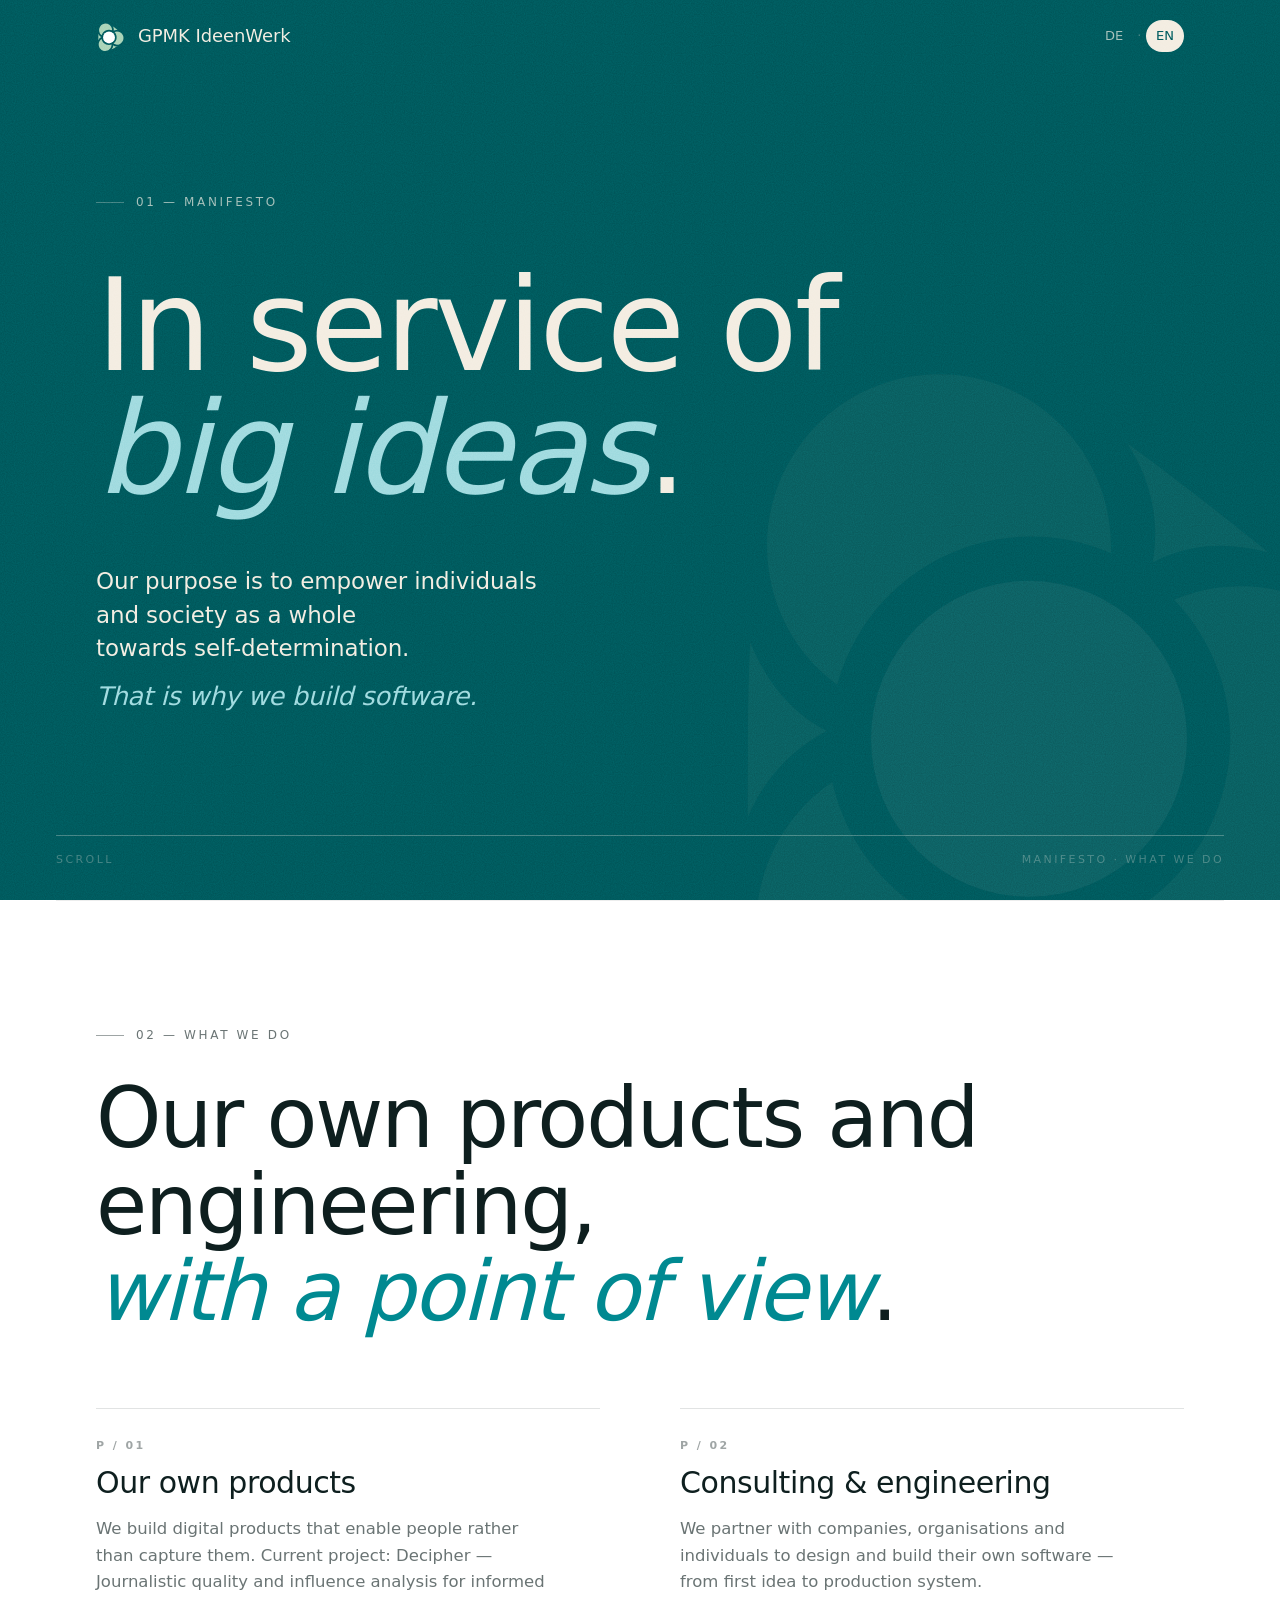
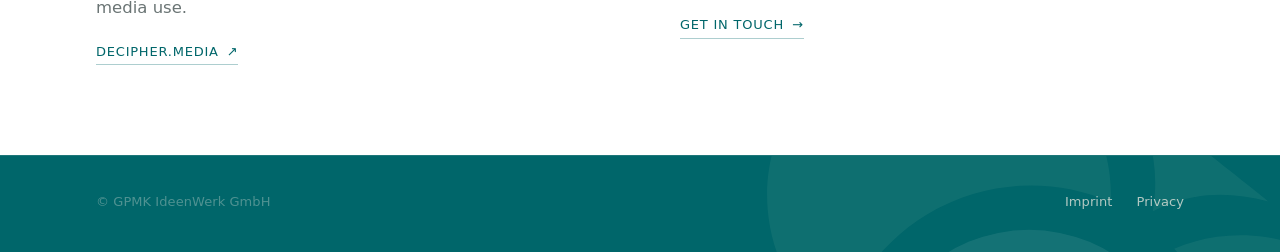
==== index.html @ 00b827e9 "Initial site for gpmk.org Static one-pager with hero, services, and DE/EN toggle. Includes separate " ====
<!doctype html>
<html lang="de">
<head>
  <meta charset="utf-8" />
  <meta name="viewport" content="width=device-width, initial-scale=1" />
  <title>GPMK IdeenWerk — Großen Ideen verpflichtet.</title>
  <meta name="description" content="GPMK IdeenWerk entwickelt eigene digitale Produkte und begleitet Unternehmen bei der Software-Entwicklung. Großen Ideen verpflichtet." />
  <meta name="theme-color" content="#00666A" />

  <meta property="og:title" content="GPMK IdeenWerk" />
  <meta property="og:description" content="Großen Ideen verpflichtet. Wir bauen Software, die Menschen und Gesellschaft zur Selbstbestimmung ermutigt." />
  <meta property="og:type" content="website" />
  <meta property="og:url" content="https://gpmk.org" />
  <meta property="og:image" content="https://gpmk.org/assets/og-image.png" />
  <meta property="og:image:width" content="1200" />
  <meta property="og:image:height" content="630" />
  <meta property="og:image:type" content="image/png" />

  <meta name="twitter:card" content="summary_large_image" />
  <meta name="twitter:title" content="GPMK IdeenWerk" />
  <meta name="twitter:description" content="Großen Ideen verpflichtet. Wir bauen Software, die Menschen und Gesellschaft zur Selbstbestimmung ermutigt." />
  <meta name="twitter:image" content="https://gpmk.org/assets/og-image.png" />

  <link rel="icon" type="image/svg+xml" href="assets/gpmk-logo.svg" />

  <link rel="stylesheet" href="styles.css" />
</head>
<body>

  <div class="grain" aria-hidden="true"></div>

  <header class="site" id="siteHeader">
    <div class="container header-inner">
      <a href="index.html" class="brand reveal-fade d1" aria-label="GPMK IdeenWerk">
        <img src="assets/gpmk-logo-dark.svg" alt="" class="brand-mark" />
        <span class="word">GPMK IdeenWerk</span>
      </a>
      <nav class="lang-toggle reveal-fade d1" aria-label="Sprache wählen">
        <button type="button" data-lang="de" aria-pressed="true">DE</button>
        <span class="sep" aria-hidden="true">·</span>
        <button type="button" data-lang="en" aria-pressed="false">EN</button>
      </nav>
    </div>
  </header>

  <main id="top">

    <section class="hero">
      <div class="vignette" aria-hidden="true"></div>
      <div class="watermark" aria-hidden="true"></div>
      <div class="container">
        <div class="hero-grid">

          <span class="eyebrow reveal d1">
            <span class="lang-block" data-lang="de">01 — Manifest</span>
            <span class="lang-block" data-lang="en">01 — Manifesto</span>
          </span>

          <h1 class="headline reveal d2">
            <span class="lang-block" data-lang="de">Großen <em>Ideen</em><br />verpflichtet.</span>
            <span class="lang-block" data-lang="en">In service of <em>big&nbsp;ideas</em>.</span>
          </h1>

          <div class="hero-prose">
            <p class="lead reveal d3">
              <span class="lang-block" data-lang="de">Unser Ziel ist, jeden Einzelnen<br />und die Gesellschaft als Ganzes<br />zur Selbstbestimmung zu ermutigen.</span>
              <span class="lang-block" data-lang="en">Our purpose is to empower individuals<br />and society as a whole<br />towards self-determination.</span>
            </p>
            <p class="lead-tail reveal d4">
              <span class="lang-block" data-lang="de">Dafür bauen wir Software.</span>
              <span class="lang-block" data-lang="en">That is why we build software.</span>
            </p>
          </div>

        </div>
      </div>

      <div class="hero-rule reveal-fade d6" aria-hidden="true">
        <span>
          <span class="lang-block" data-lang="de">Scrollen</span>
          <span class="lang-block" data-lang="en">Scroll</span>
        </span>
        <span class="right">
          <span class="lang-block" data-lang="de">Manifest · Was wir tun</span>
          <span class="lang-block" data-lang="en">Manifesto · What we do</span>
        </span>
      </div>
    </section>

    <section class="work" id="was-wir-tun">
      <div class="container">

        <div class="section-head">
          <span class="eyebrow">
            <span class="lang-block" data-lang="de">02 — Was wir tun</span>
            <span class="lang-block" data-lang="en">02 — What we do</span>
          </span>
          <h2 class="section-title">
            <span class="lang-block" data-lang="de">Eigene Produkte und Software-Entwicklung<br /><em>mit Haltung</em>.</span>
            <span class="lang-block" data-lang="en">Our own products and engineering,<br /><em>with a point of view</em>.</span>
          </h2>
        </div>

        <div class="work-grid">

          <div class="work-item">
            <span class="work-num">P / 01</span>
            <h3>
              <span class="lang-block" data-lang="de">Eigene Produkte</span>
              <span class="lang-block" data-lang="en">Our own products</span>
            </h3>
            <p>
              <span class="lang-block" data-lang="de">Wir entwickeln digitale Produkte, die Menschen befähigen statt sie zu vereinnahmen. Aktuelles Projekt: Decipher — Journalistische Qualitäts- und Beeinflussungsanalyse für mündige Mediennutzung.</span>
              <span class="lang-block" data-lang="en">We build digital products that enable people rather than capture them. Current project: Decipher — Journalistic quality and influence analysis for informed media use.</span>
            </p>
            <a href="https://decipher.media" class="work-link" target="_blank" rel="noopener">
              decipher.media
              <span aria-hidden="true">↗</span>
            </a>
          </div>

          <div class="work-item">
            <span class="work-num">P / 02</span>
            <h3>
              <span class="lang-block" data-lang="de">Beratung &amp; Entwicklung</span>
              <span class="lang-block" data-lang="en">Consulting &amp; engineering</span>
            </h3>
            <p>
              <span class="lang-block" data-lang="de">Wir begleiten Unternehmen, Organisationen und Privatpersonen bei der Konzeption und Entwicklung eigener Software — von der ersten Idee bis zum produktiven System.</span>
              <span class="lang-block" data-lang="en">We partner with companies, organisations and individuals to design and build their own software — from first idea to production system.</span>
            </p>
            <a href="mailto:info@gpmk.org" class="work-link">
              <span class="lang-block" data-lang="de">Anfragen</span>
              <span class="lang-block" data-lang="en">Get in touch</span>
              <span aria-hidden="true">→</span>
            </a>
          </div>

        </div>
      </div>
    </section>

  </main>

  <footer class="site">
    <div class="watermark" aria-hidden="true"></div>
    <div class="container footer-inner">
      <span>© GPMK IdeenWerk GmbH</span>
      <div class="footer-links">
        <a href="impressum.html">
          <span class="lang-block" data-lang="de">Impressum</span>
          <span class="lang-block" data-lang="en">Imprint</span>
        </a>
        <a href="datenschutz.html">
          <span class="lang-block" data-lang="de">Datenschutz</span>
          <span class="lang-block" data-lang="en">Privacy</span>
        </a>
      </div>
    </div>
  </footer>

  <script src="script.js"></script>

</body>
</html>
---- styles.css ----
:root {
  --bg: #00666a;
  --bg-deep: #00585c;
  --bg-darkest: #004c50;
  --ink: #f5efe5;
  --ink-soft: rgba(245, 239, 229, 0.72);
  --ink-faint: rgba(245, 239, 229, 0.32);
  --accent: #abdfe3;

  --font-display: -apple-system, BlinkMacSystemFont, "SF Pro Display", "SF Pro Text", "Helvetica Neue", "Segoe UI", system-ui, sans-serif;
  --font-body: -apple-system, BlinkMacSystemFont, "SF Pro Text", "SF Pro Display", "Helvetica Neue", "Segoe UI", system-ui, sans-serif;

  --container: 1200px;
  --pad-x: clamp(22px, 5vw, 56px);
  --header-h: 72px;

  --ease: cubic-bezier(0.2, 0.8, 0.2, 1);
}

*, *::before, *::after { box-sizing: border-box; }
html, body { margin: 0; padding: 0; }

html {
  background: var(--bg);
  scroll-behavior: smooth;
  overscroll-behavior-y: none;
}

body {
  font-family: var(--font-body);
  font-weight: 400;
  font-size: 17px;
  line-height: 1.55;
  color: var(--ink);
  background: var(--bg);
  -webkit-font-smoothing: antialiased;
  -moz-osx-font-smoothing: grayscale;
  text-rendering: optimizeLegibility;
  overflow-x: hidden;
  overscroll-behavior-y: none;
  position: relative;
  min-height: 100vh;
  display: flex;
  flex-direction: column;
}

main { flex: 1 0 auto; }

a { color: inherit; text-decoration: none; }

::selection { background: var(--ink); color: var(--bg); }

/* ---------- Atmospheric overlays ---------- */

.grain {
  position: fixed;
  inset: 0;
  pointer-events: none;
  z-index: 100;
  opacity: 0.45;
  mix-blend-mode: overlay;
  background-image: url("data:image/svg+xml;utf8,<svg xmlns='http://www.w3.org/2000/svg' width='240' height='240'><filter id='n'><feTurbulence type='fractalNoise' baseFrequency='0.9' numOctaves='2' stitchTiles='stitch'/><feColorMatrix values='0 0 0 0 0  0 0 0 0 0  0 0 0 0 0  0 0 0 0.45 0'/></filter><rect width='100%25' height='100%25' filter='url(%23n)'/></svg>");
}

.watermark {
  position: absolute;
  bottom: -22vmin;
  right: -22vmin;
  width: 88vmin;
  height: 88vmin;
  will-change: transform;
  pointer-events: none;
  z-index: 0;
  opacity: 0.06;
  background-image: url("assets/gpmk-logo-dark.svg");
  background-size: contain;
  background-repeat: no-repeat;
  background-position: center;
  filter: blur(0.3px);
}

.vignette {
  display: none;
}

/* ---------- Layout ---------- */

.container {
  max-width: var(--container);
  margin: 0 auto;
  padding-left: var(--pad-x);
  padding-right: var(--pad-x);
  position: relative;
  z-index: 1;
}

/* ---------- Header ---------- */

header.site {
  position: fixed;
  top: 0; left: 0; right: 0;
  z-index: 50;
  height: var(--header-h);
  transition: backdrop-filter .25s var(--ease), background-color .25s var(--ease);
}

header.site.is-scrolled {
  background: rgba(0, 78, 82, 0.55);
  backdrop-filter: saturate(140%) blur(14px);
  -webkit-backdrop-filter: saturate(140%) blur(14px);
}

.header-inner {
  display: flex;
  align-items: center;
  justify-content: space-between;
  height: 100%;
}

.brand {
  display: inline-flex;
  align-items: center;
  gap: 12px;
  font-family: var(--font-display);
  font-weight: 500;
  font-size: 18px;
  letter-spacing: -0.005em;
  color: var(--ink);
}

.brand-mark {
  width: 30px;
  height: 30px;
  display: block;
}

.lang-toggle {
  display: inline-flex;
  align-items: center;
  gap: 4px;
  font-family: var(--font-body);
  font-size: 13px;
  font-weight: 500;
  letter-spacing: 0.05em;
  color: var(--ink-soft);
}

.lang-toggle button {
  appearance: none;
  background: transparent;
  border: 0;
  padding: 6px 10px;
  font: inherit;
  color: inherit;
  cursor: pointer;
  border-radius: 999px;
  transition: color .2s var(--ease), background-color .2s var(--ease);
}

.lang-toggle button:hover { color: var(--ink); }

.lang-toggle button[aria-pressed="true"] {
  color: var(--bg);
  background: var(--ink);
}

.lang-toggle .sep { color: var(--ink-faint); user-select: none; }

/* ---------- Eyebrow ---------- */

.eyebrow {
  display: inline-flex;
  align-items: center;
  gap: 12px;
  font-family: var(--font-body);
  font-size: 12px;
  font-weight: 500;
  letter-spacing: 0.22em;
  text-transform: uppercase;
  color: var(--ink-soft);
}

.eyebrow::before {
  content: "";
  display: inline-block;
  width: 28px;
  height: 1px;
  background: var(--ink-faint);
}

/* ---------- Hero ---------- */

.hero {
  min-height: 100svh;
  display: flex;
  align-items: center;
  padding-top: calc(var(--header-h) + 8px);
  padding-bottom: clamp(48px, 8vh, 96px);
  position: relative;
  overflow: hidden;
}

.hero .container { width: 100%; }

.hero-grid {
  display: grid;
  grid-template-columns: 1fr;
  gap: clamp(36px, 6vh, 64px);
}

.hero-eyebrow-row {
  display: flex;
  justify-content: space-between;
  align-items: baseline;
  gap: 24px;
}

.hero-meta {
  font-family: var(--font-body);
  font-size: 12px;
  font-weight: 500;
  letter-spacing: 0.22em;
  text-transform: uppercase;
  color: var(--ink-faint);
  font-variant-numeric: tabular-nums;
}

h1.headline {
  font-family: var(--font-display);
  font-size: clamp(52px, 10vw, 142px);
  line-height: 0.96;
  letter-spacing: -0.025em;
  font-weight: 500;
  margin: 0;
  max-width: 14ch;
  color: var(--ink);
}

h1.headline em {
  font-style: italic;
  font-weight: 500;
  color: var(--accent);
}

.hero-prose {
  max-width: 44ch;
  display: flex;
  flex-direction: column;
  gap: 14px;
}

.lead {
  font-family: var(--font-body);
  font-size: clamp(19px, 1.9vw, 23px);
  line-height: 1.45;
  font-weight: 400;
  color: var(--ink);
  margin: 0;
  letter-spacing: -0.005em;
}

.lead-tail {
  font-family: var(--font-display);
  font-style: italic;
  font-weight: 400;
  font-size: clamp(20px, 2vw, 26px);
  line-height: 1.4;
  color: var(--accent);
  margin: 0;
  letter-spacing: -0.01em;
}

.cta {
  align-self: start;
  display: inline-flex;
  align-items: center;
  gap: 14px;
  padding: 14px 26px 14px 28px;
  border: 1px solid rgba(245,239,229,0.35);
  color: var(--ink);
  border-radius: 999px;
  font-family: var(--font-body);
  font-weight: 500;
  font-size: 14px;
  letter-spacing: 0.04em;
  text-transform: uppercase;
  transition: background-color .3s var(--ease), color .3s var(--ease), border-color .3s var(--ease), transform .3s var(--ease);
  position: relative;
  overflow: hidden;
}

.cta:hover {
  background: var(--ink);
  color: var(--bg);
  border-color: var(--ink);
  transform: translateY(-1px);
}

.cta .arrow { transition: transform .3s var(--ease); }
.cta:hover .arrow { transform: translateX(4px); }

/* ---------- Hero rule (bottom of viewport) ---------- */

.hero-rule {
  position: absolute;
  left: var(--pad-x);
  right: var(--pad-x);
  bottom: 32px;
  display: flex;
  justify-content: space-between;
  align-items: center;
  font-family: var(--font-body);
  font-size: 11px;
  font-weight: 500;
  letter-spacing: 0.22em;
  text-transform: uppercase;
  color: var(--ink-faint);
  pointer-events: none;
}

.hero-rule::before {
  content: "";
  position: absolute;
  left: 0; right: 0;
  top: -16px;
  height: 1px;
  background: var(--ink-faint);
}

/* ---------- Section: was wir tun ---------- */

section.work {
  padding: clamp(96px, 14vh, 160px) 0 clamp(80px, 10vh, 120px);
  position: relative;
}

section.work::before {
  content: "";
  position: absolute;
  left: var(--pad-x);
  right: var(--pad-x);
  top: 0;
  height: 1px;
  background: rgba(245,239,229,0.14);
}

.section-head {
  display: flex;
  flex-direction: column;
  gap: clamp(24px, 3.5vh, 40px);
  margin-bottom: clamp(48px, 8vh, 80px);
}

.section-head .section-title {
  font-family: var(--font-display);
  font-weight: 500;
  font-size: clamp(40px, 6.5vw, 88px);
  line-height: 1.04;
  letter-spacing: -0.025em;
  margin: 0;
  color: var(--ink);
}

.section-head .section-title em {
  font-style: italic;
  color: var(--accent);
}

.work-grid {
  display: grid;
  grid-template-columns: 1fr;
  gap: 56px 64px;
}

@media (min-width: 760px) {
  .work-grid { grid-template-columns: 1fr 1fr; gap: 72px 80px; }
}

.work-item {
  border-top: 1px solid rgba(245,239,229,0.18);
  padding-top: 28px;
  display: flex;
  flex-direction: column;
  gap: 12px;
}

.work-num {
  font-family: var(--font-body);
  font-size: 11px;
  font-weight: 600;
  letter-spacing: 0.22em;
  text-transform: uppercase;
  color: var(--ink-faint);
  font-variant-numeric: tabular-nums;
}

.work-item h3 {
  font-family: var(--font-display);
  font-weight: 500;
  font-size: clamp(22px, 2.4vw, 30px);
  letter-spacing: -0.015em;
  line-height: 1.15;
  margin: 0 0 4px;
  color: var(--ink);
}

.work-item p {
  margin: 0;
  font-family: var(--font-body);
  color: var(--ink-soft);
  font-size: 16.5px;
  line-height: 1.6;
  max-width: 44ch;
}

.work-item .work-link {
  margin-top: 8px;
  align-self: start;
  display: inline-flex;
  align-items: center;
  gap: 8px;
  font-family: var(--font-body);
  font-size: 13px;
  font-weight: 500;
  letter-spacing: 0.06em;
  text-transform: uppercase;
  color: var(--accent);
  border-bottom: 1px solid rgba(171,223,227,0.4);
  padding-bottom: 2px;
  transition: color .2s var(--ease), border-color .2s var(--ease);
}

.work-item .work-link:hover {
  color: var(--ink);
  border-bottom-color: var(--ink);
}

/* ---------- Section: Kontakt ---------- */

section.contact {
  padding: clamp(96px, 14vh, 160px) 0 clamp(80px, 10vh, 120px);
  position: relative;
}

section.contact::before {
  content: "";
  position: absolute;
  left: var(--pad-x);
  right: var(--pad-x);
  top: 0;
  height: 1px;
  background: rgba(245,239,229,0.14);
}

.contact-grid {
  display: grid;
  grid-template-columns: 1fr;
  gap: 48px;
}

@media (min-width: 760px) {
  .contact-grid {
    grid-template-columns: 1fr 1fr;
    gap: 80px;
  }
}

.contact-headline {
  font-family: var(--font-display);
  font-weight: 500;
  font-size: clamp(36px, 5vw, 64px);
  line-height: 1.05;
  letter-spacing: -0.02em;
  margin: 24px 0 0;
  color: var(--ink);
  max-width: 18ch;
}

.contact-mail-wrap {
  display: flex;
  flex-direction: column;
  gap: 16px;
}

.contact-mail {
  font-family: var(--font-display);
  font-style: italic;
  font-weight: 400;
  font-size: clamp(28px, 4vw, 52px);
  line-height: 1.1;
  letter-spacing: -0.02em;
  color: var(--accent);
  position: relative;
  align-self: start;
}

.contact-mail::after {
  content: "";
  position: absolute;
  left: 0; bottom: 4px;
  height: 1px;
  width: 100%;
  background: currentColor;
  transform: scaleX(0);
  transform-origin: left;
  transition: transform .4s var(--ease);
}

.contact-mail:hover::after { transform: scaleX(1); }

.contact-note {
  font-family: var(--font-body);
  font-size: 14px;
  color: var(--ink-soft);
  margin: 0;
  max-width: 32ch;
}

/* ---------- Footer ---------- */

footer.site {
  padding: clamp(28px, 5vw, 36px) 0 clamp(32px, 5vw, 40px);
  font-family: var(--font-body);
  font-weight: 500;
  letter-spacing: 0.005em;
  color: var(--ink-faint);
  border-top: 1px solid rgba(245, 239, 229, 0.12);
  position: relative;
}

.footer-inner {
  display: flex;
  flex-direction: column;
  align-items: flex-start;
  gap: 18px;
}

.footer-inner > span {
  font-size: 13.5px;
  color: var(--ink-faint);
  letter-spacing: 0.005em;
  line-height: 1.45;
}

.footer-links {
  display: flex;
  align-items: center;
  gap: 28px;
}

.footer-links a {
  display: inline-block;
  padding: 6px 0;
  font-size: 14px;
  letter-spacing: 0.005em;
  color: var(--ink-soft);
  transition: color .2s var(--ease);
  position: relative;
}

.footer-links a::after {
  content: "";
  position: absolute;
  left: 0; right: 0;
  bottom: 4px;
  height: 1px;
  background: currentColor;
  transform: scaleX(0);
  transform-origin: left;
  transition: transform .3s var(--ease);
}

.footer-links a:hover {
  color: var(--ink);
}

.footer-links a:hover::after {
  transform: scaleX(1);
}

@media (min-width: 720px) {
  footer.site {
    padding: 36px 0 40px;
  }
  .footer-inner {
    flex-direction: row;
    align-items: center;
    justify-content: space-between;
    gap: 32px;
  }
  .footer-inner > span { font-size: 13px; }
  .footer-links { gap: 24px; }
  .footer-links a {
    font-size: 13px;
    padding: 0;
  }
  .footer-links a::after { bottom: -2px; }
}

/* ---------- Sub-pages (Impressum / Datenschutz) ---------- */

main.subpage {
  padding-top: calc(var(--header-h) + clamp(48px, 8vh, 96px));
  padding-bottom: clamp(80px, 10vh, 128px);
}

.subpage-head {
  display: grid;
  grid-template-columns: 1fr;
  gap: 28px;
  margin-bottom: clamp(56px, 9vh, 96px);
  padding-bottom: clamp(40px, 6vh, 56px);
  border-bottom: 1px solid rgba(245,239,229,0.18);
}

@media (min-width: 760px) {
  .subpage-head {
    grid-template-columns: minmax(0, 1fr) minmax(0, 1.4fr);
    gap: 80px;
    align-items: end;
  }
}

.subpage-head h1 {
  font-family: var(--font-display);
  font-weight: 500;
  font-size: clamp(40px, 6vw, 76px);
  line-height: 1.02;
  letter-spacing: -0.025em;
  margin: 0;
  color: var(--ink);
  max-width: 18ch;
}

.subpage-head h1 em {
  font-style: italic;
  color: var(--accent);
}

.back-link {
  display: inline-flex;
  align-items: center;
  gap: 8px;
  font-family: var(--font-body);
  font-size: 12px;
  font-weight: 500;
  letter-spacing: 0.18em;
  text-transform: uppercase;
  color: var(--ink-soft);
  transition: color .2s var(--ease);
  margin-bottom: 16px;
}

.back-link:hover { color: var(--ink); }
.back-link .arrow { transition: transform .3s var(--ease); display: inline-block; }
.back-link:hover .arrow { transform: translateX(-3px); }

.legal-grid {
  display: grid;
  grid-template-columns: 1fr;
  gap: 56px;
}

@media (min-width: 760px) {
  .legal-grid {
    grid-template-columns: minmax(0, 1fr) minmax(0, 1.4fr);
    gap: 80px;
  }
}

.legal-block { max-width: 56ch; }

.legal-block h2 {
  font-family: var(--font-display);
  font-weight: 500;
  font-size: clamp(22px, 2.2vw, 28px);
  line-height: 1.2;
  letter-spacing: -0.01em;
  margin: 40px 0 18px;
  color: var(--ink);
}

.legal-block > h2:first-of-type {
  margin-top: 0;
}

.legal h3 {
  font-family: var(--font-body);
  font-size: 11px;
  font-weight: 600;
  letter-spacing: 0.22em;
  text-transform: uppercase;
  color: var(--ink-faint);
  margin: 0 0 10px;
}

.legal p {
  margin: 0 0 28px;
  font-family: var(--font-body);
  font-size: 16px;
  line-height: 1.65;
  color: var(--ink);
}

.legal a {
  border-bottom: 1px solid rgba(245,239,229,0.3);
  transition: border-color .2s var(--ease);
}
.legal a:hover { border-bottom-color: var(--ink); }

/* ---------- i18n visibility ---------- */

.lang-block { display: none; }
html[lang="de"] .lang-block[data-lang="de"] { display: inline; }
html[lang="en"] .lang-block[data-lang="en"] { display: inline; }

/* ---------- Page-load reveal ---------- */

@keyframes rise {
  from { opacity: 0; transform: translateY(14px); }
  to   { opacity: 1; transform: translateY(0); }
}

@keyframes fade {
  from { opacity: 0; }
  to   { opacity: 1; }
}

.reveal {
  opacity: 0;
  animation: rise .9s var(--ease) forwards;
}

.reveal-fade {
  opacity: 0;
  animation: fade 1.2s var(--ease) forwards;
}

.d1  { animation-delay: 0.05s; }
.d2  { animation-delay: 0.18s; }
.d3  { animation-delay: 0.36s; }
.d4  { animation-delay: 0.50s; }
.d5  { animation-delay: 0.62s; }
.d6  { animation-delay: 0.74s; }
.d7  { animation-delay: 0.92s; }

@media (prefers-reduced-motion: reduce) {
  .reveal, .reveal-fade {
    animation: none;
    opacity: 1;
  }
  html { scroll-behavior: auto; }
}

/* ---------- Anchor offset ---------- */
section[id] { scroll-margin-top: 96px; }

/* ---------- Light sections (below the hero) ---------- */

section.work {
  background: #ffffff;
  color: #0e1f1f;
  --ink: #0e1f1f;
  --ink-soft: rgba(14, 31, 31, 0.62);
  --ink-faint: rgba(14, 31, 31, 0.4);
  --accent: #00666a;
}

section.work::before {
  background: rgba(14, 31, 31, 0.08);
}

section.work .work-item {
  border-top-color: rgba(14, 31, 31, 0.12);
}

section.work .work-item .work-link {
  border-bottom-color: rgba(0, 102, 106, 0.32);
}

section.work .section-title em {
  color: #008991;
}

/* ---------- Footer (green, parallax watermark) ---------- */

footer.site {
  position: relative;
  overflow: hidden;
}

footer.site .watermark {
  bottom: -55vmin;
  right: -22vmin;
  width: 88vmin;
  height: 88vmin;
  opacity: 0.08;
}

/* ---------- Small screens ---------- */
@media (max-width: 520px) {
  .hero-rule { font-size: 10px; }
  .hero-rule .right { display: none; }
  .brand span.word { display: none; }
}
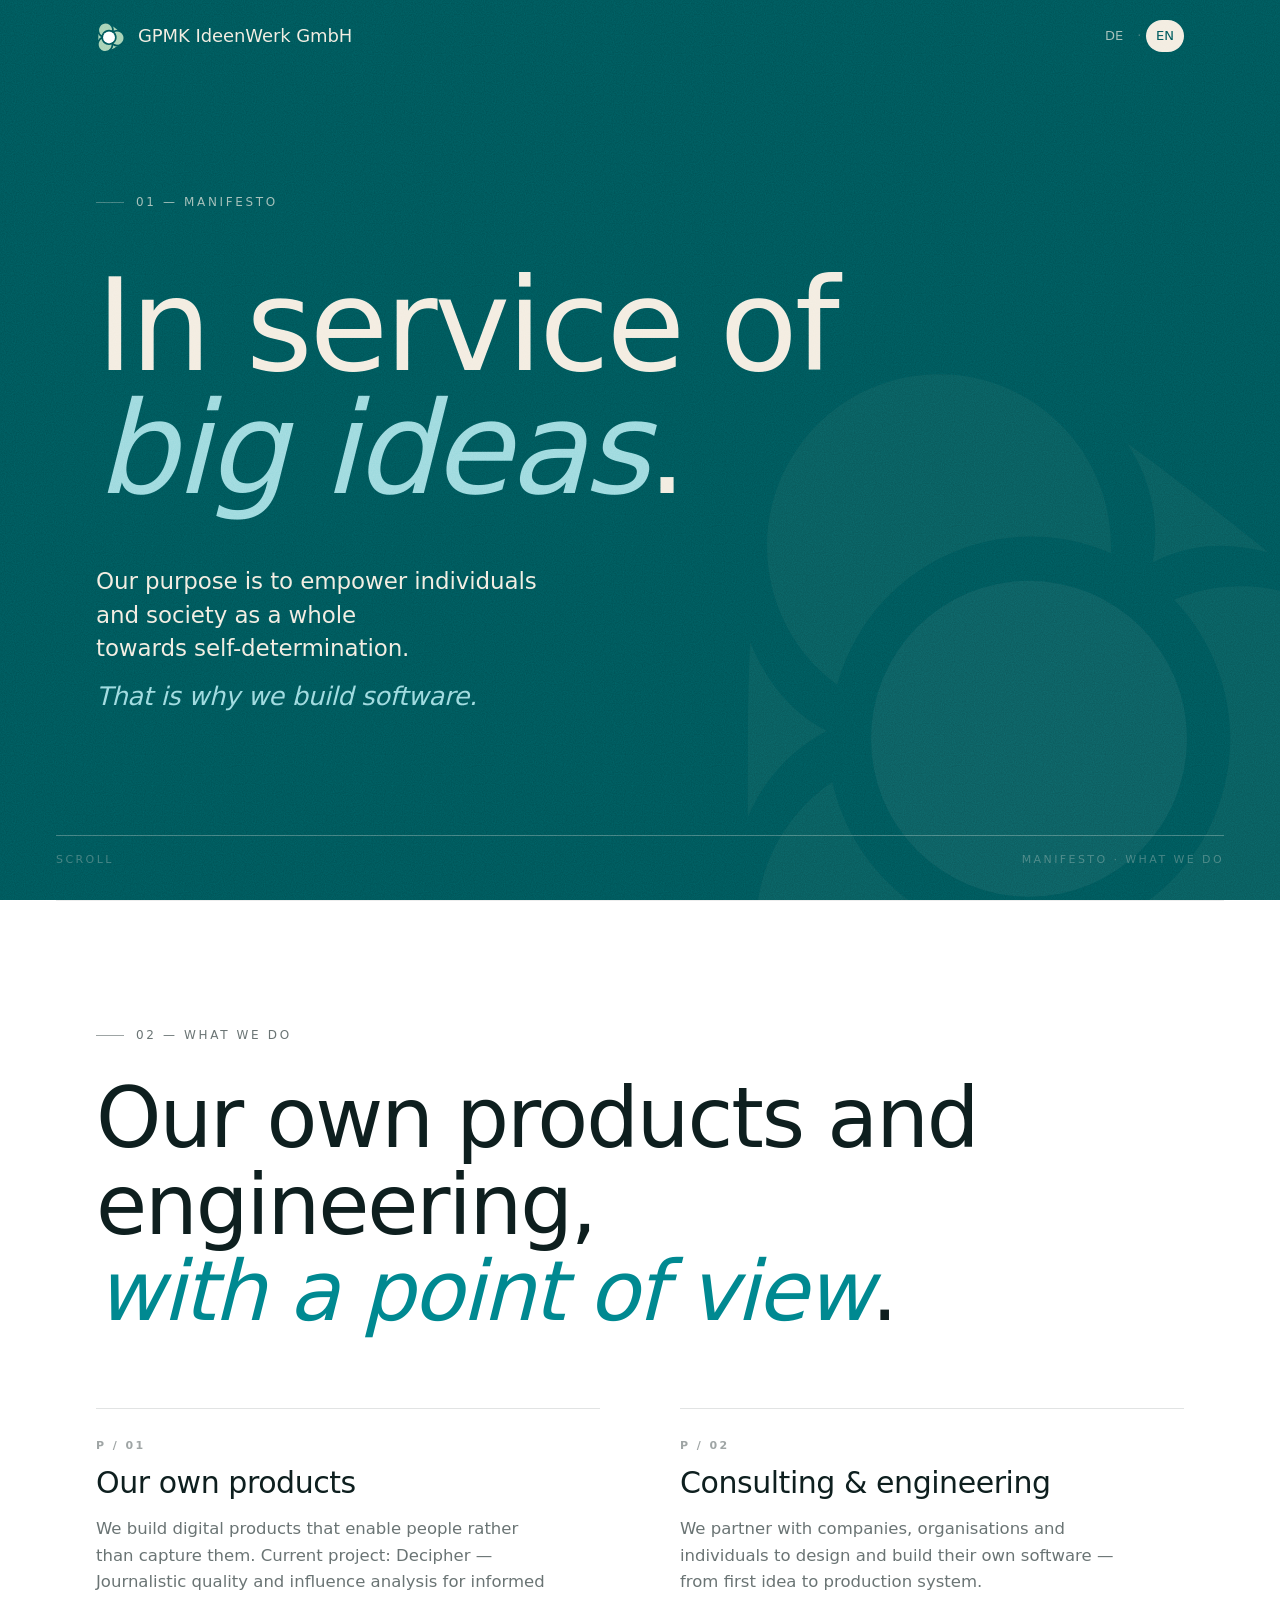
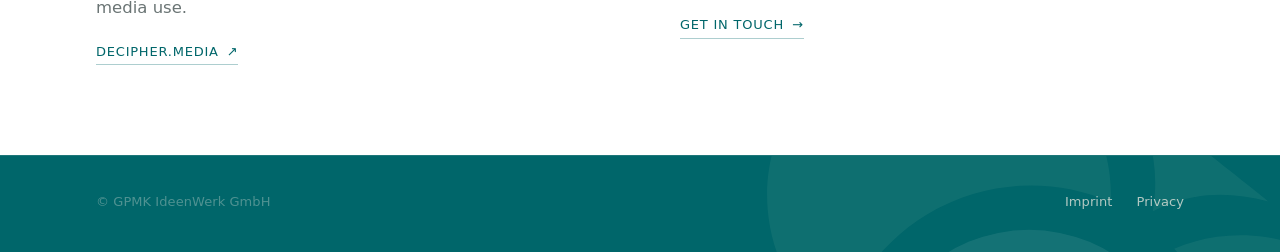
==== commit 448f7c4a: "Rename brand to GPMK IdeenWerk GmbH across all pages Title tags, descriptions, OG/Twitter meta, head" ====
--- a/index.html
+++ b/index.html
@@ -3,11 +3,11 @@
 <head>
   <meta charset="utf-8" />
   <meta name="viewport" content="width=device-width, initial-scale=1" />
-  <title>GPMK IdeenWerk — Großen Ideen verpflichtet.</title>
-  <meta name="description" content="GPMK IdeenWerk entwickelt eigene digitale Produkte und begleitet Unternehmen bei der Software-Entwicklung. Großen Ideen verpflichtet." />
+  <title>GPMK IdeenWerk GmbH — Großen Ideen verpflichtet.</title>
+  <meta name="description" content="GPMK IdeenWerk GmbH entwickelt eigene digitale Produkte und begleitet Unternehmen bei der Software-Entwicklung. Großen Ideen verpflichtet." />
   <meta name="theme-color" content="#00666A" />
 
-  <meta property="og:title" content="GPMK IdeenWerk" />
+  <meta property="og:title" content="GPMK IdeenWerk GmbH" />
   <meta property="og:description" content="Großen Ideen verpflichtet. Wir bauen Software, die Menschen und Gesellschaft zur Selbstbestimmung ermutigt." />
   <meta property="og:type" content="website" />
   <meta property="og:url" content="https://gpmk.org" />
@@ -17,7 +17,7 @@
   <meta property="og:image:type" content="image/png" />
 
   <meta name="twitter:card" content="summary_large_image" />
-  <meta name="twitter:title" content="GPMK IdeenWerk" />
+  <meta name="twitter:title" content="GPMK IdeenWerk GmbH" />
   <meta name="twitter:description" content="Großen Ideen verpflichtet. Wir bauen Software, die Menschen und Gesellschaft zur Selbstbestimmung ermutigt." />
   <meta name="twitter:image" content="https://gpmk.org/assets/og-image.png" />
 
@@ -31,9 +31,9 @@
 
   <header class="site" id="siteHeader">
     <div class="container header-inner">
-      <a href="index.html" class="brand reveal-fade d1" aria-label="GPMK IdeenWerk">
+      <a href="index.html" class="brand reveal-fade d1" aria-label="GPMK IdeenWerk GmbH">
         <img src="assets/gpmk-logo-dark.svg" alt="" class="brand-mark" />
-        <span class="word">GPMK IdeenWerk</span>
+        <span class="word">GPMK IdeenWerk GmbH</span>
       </a>
       <nav class="lang-toggle reveal-fade d1" aria-label="Sprache wählen">
         <button type="button" data-lang="de" aria-pressed="true">DE</button>
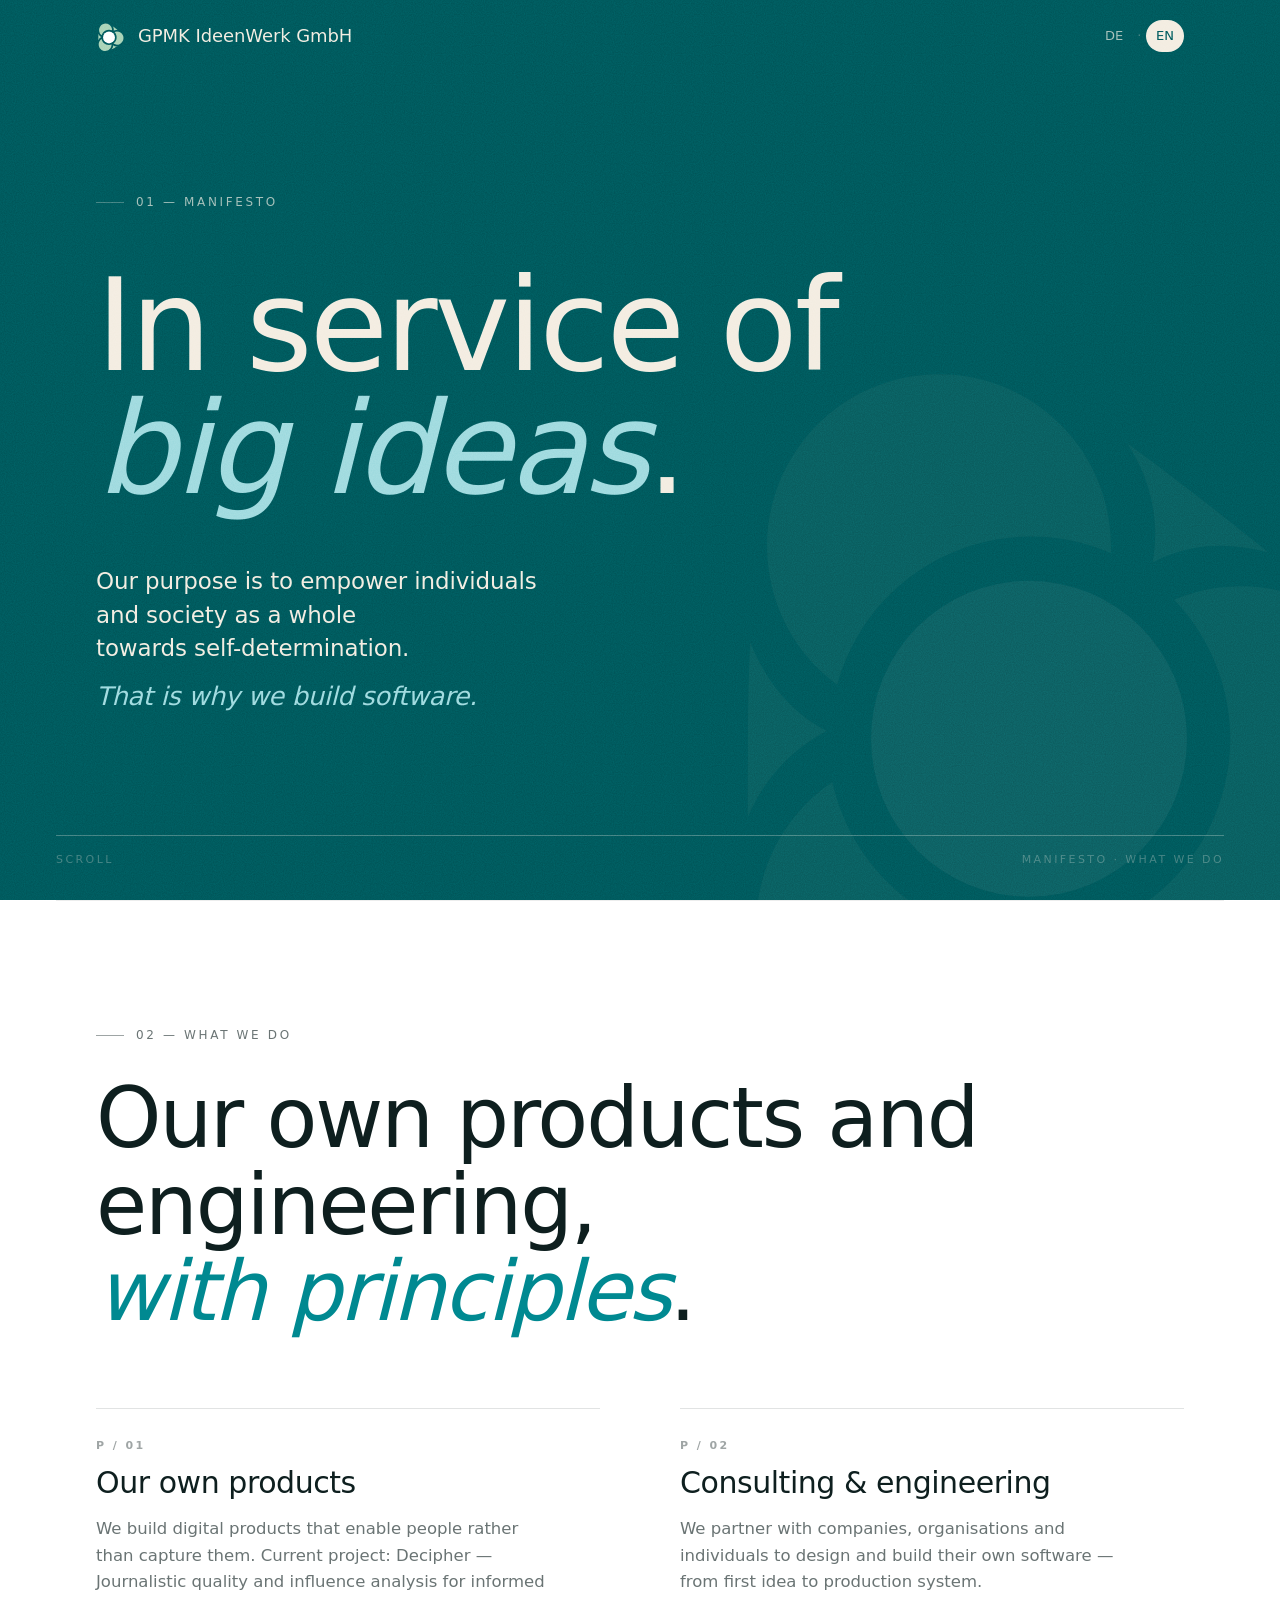
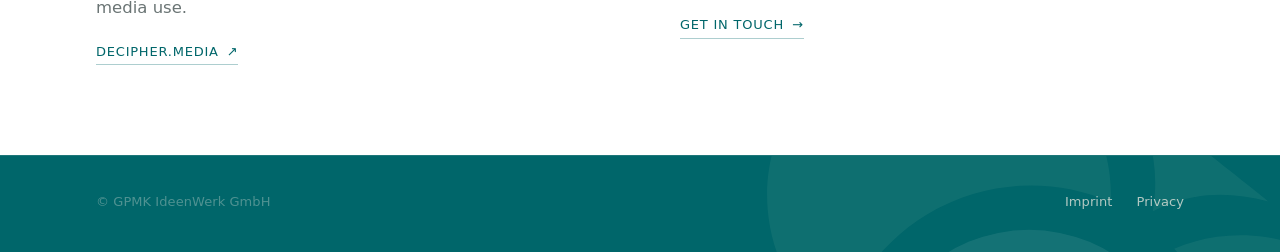
==== commit 1c111894: "Section title: "mit Prinzipien" instead of "mit Haltung" Co-Authored-By: Claude Opus 4.7 (1M context" ====
--- a/index.html
+++ b/index.html
@@ -24,6 +24,16 @@
   <link rel="icon" type="image/svg+xml" href="assets/gpmk-logo.svg" />
 
   <link rel="stylesheet" href="styles.css" />
+
+  <script>
+    // Keep URLs clean: rewrite /any/index.html → /any/
+    (function () {
+      var p = location.pathname;
+      if (p.endsWith("/index.html")) {
+        history.replaceState(null, "", p.slice(0, -10) + location.search + location.hash);
+      }
+    })();
+  </script>
 </head>
 <body>
 
@@ -31,7 +41,7 @@
 
   <header class="site" id="siteHeader">
     <div class="container header-inner">
-      <a href="index.html" class="brand reveal-fade d1" aria-label="GPMK IdeenWerk GmbH">
+      <a href="/" class="brand reveal-fade d1" aria-label="GPMK IdeenWerk GmbH">
         <img src="assets/gpmk-logo-dark.svg" alt="" class="brand-mark" />
         <span class="word">GPMK IdeenWerk GmbH</span>
       </a>
@@ -63,7 +73,7 @@
 
           <div class="hero-prose">
             <p class="lead reveal d3">
-              <span class="lang-block" data-lang="de">Unser Ziel ist, jeden Einzelnen<br />und die Gesellschaft als Ganzes<br />zur Selbstbestimmung zu ermutigen.</span>
+              <span class="lang-block" data-lang="de">Unser Ziel ist es, jeden Einzelnen<br />und die Gesellschaft als Ganzes<br />zur Selbstbestimmung zu ermutigen.</span>
               <span class="lang-block" data-lang="en">Our purpose is to empower individuals<br />and society as a whole<br />towards self-determination.</span>
             </p>
             <p class="lead-tail reveal d4">
@@ -96,8 +106,8 @@
             <span class="lang-block" data-lang="en">02 — What we do</span>
           </span>
           <h2 class="section-title">
-            <span class="lang-block" data-lang="de">Eigene Produkte und Software-Entwicklung<br /><em>mit Haltung</em>.</span>
-            <span class="lang-block" data-lang="en">Our own products and engineering,<br /><em>with a point of view</em>.</span>
+            <span class="lang-block" data-lang="de">Eigene Produkte und Software-Entwicklung<br /><em>mit Prinzipien</em>.</span>
+            <span class="lang-block" data-lang="en">Our own products and engineering,<br /><em>with principles</em>.</span>
           </h2>
         </div>
 
@@ -147,11 +157,11 @@
     <div class="container footer-inner">
       <span>© GPMK IdeenWerk GmbH</span>
       <div class="footer-links">
-        <a href="impressum.html">
+        <a href="/impressum">
           <span class="lang-block" data-lang="de">Impressum</span>
           <span class="lang-block" data-lang="en">Imprint</span>
         </a>
-        <a href="datenschutz.html">
+        <a href="/datenschutz">
           <span class="lang-block" data-lang="de">Datenschutz</span>
           <span class="lang-block" data-lang="en">Privacy</span>
         </a>
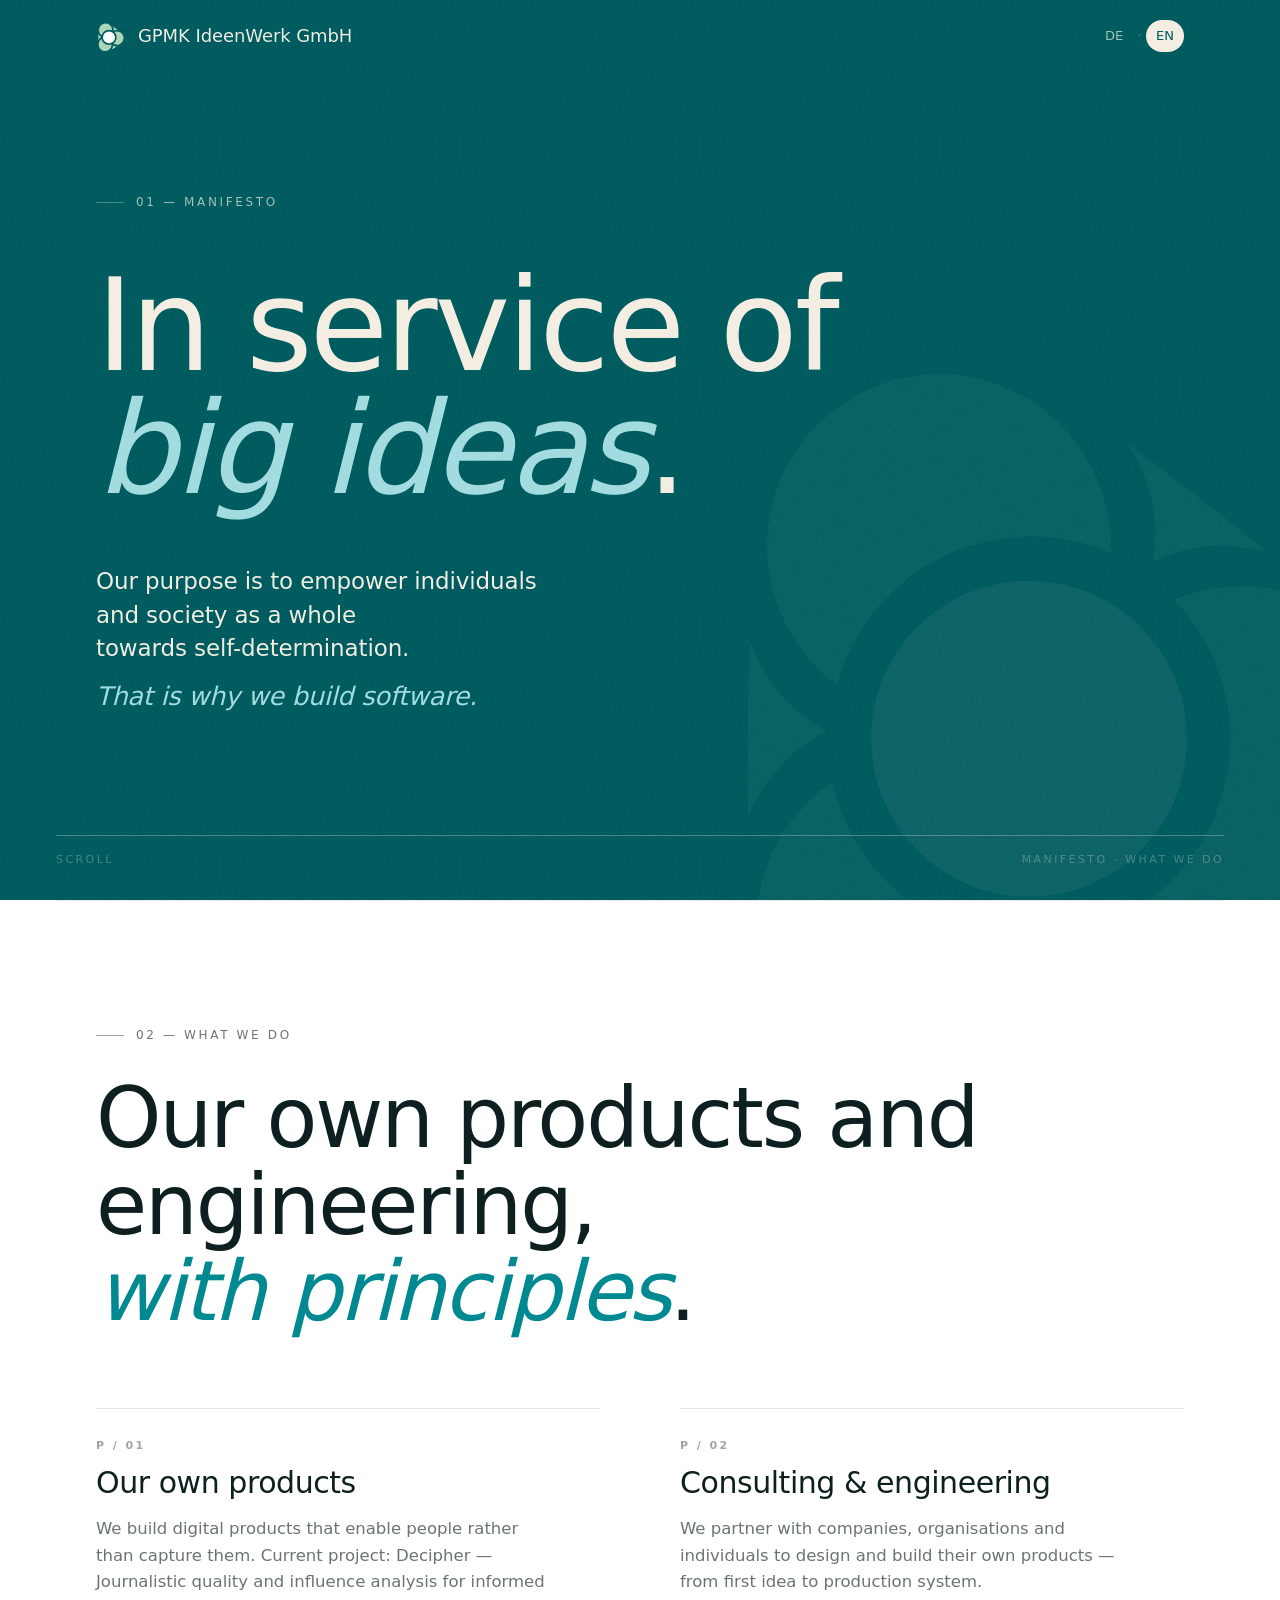
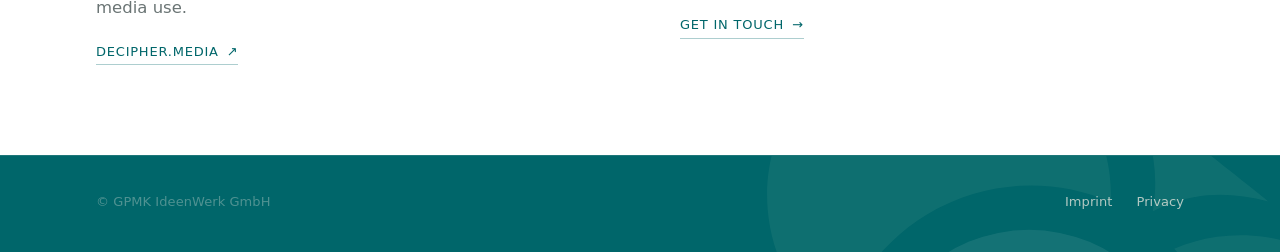
==== commit e6edc779: "Broaden P/02 from "Software" to "Produkte" Co-Authored-By: Claude Opus 4.7 (1M context) <noreply@ant" ====
--- a/index.html
+++ b/index.html
@@ -136,8 +136,8 @@
               <span class="lang-block" data-lang="en">Consulting &amp; engineering</span>
             </h3>
             <p>
-              <span class="lang-block" data-lang="de">Wir begleiten Unternehmen, Organisationen und Privatpersonen bei der Konzeption und Entwicklung eigener Software — von der ersten Idee bis zum produktiven System.</span>
-              <span class="lang-block" data-lang="en">We partner with companies, organisations and individuals to design and build their own software — from first idea to production system.</span>
+              <span class="lang-block" data-lang="de">Wir begleiten Unternehmen, Organisationen und Privatpersonen bei der Konzeption und Entwicklung eigener Produkte — von der ersten Idee bis zum produktiven System.</span>
+              <span class="lang-block" data-lang="en">We partner with companies, organisations and individuals to design and build their own products — from first idea to production system.</span>
             </p>
             <a href="mailto:info@gpmk.org" class="work-link">
               <span class="lang-block" data-lang="de">Anfragen</span>
